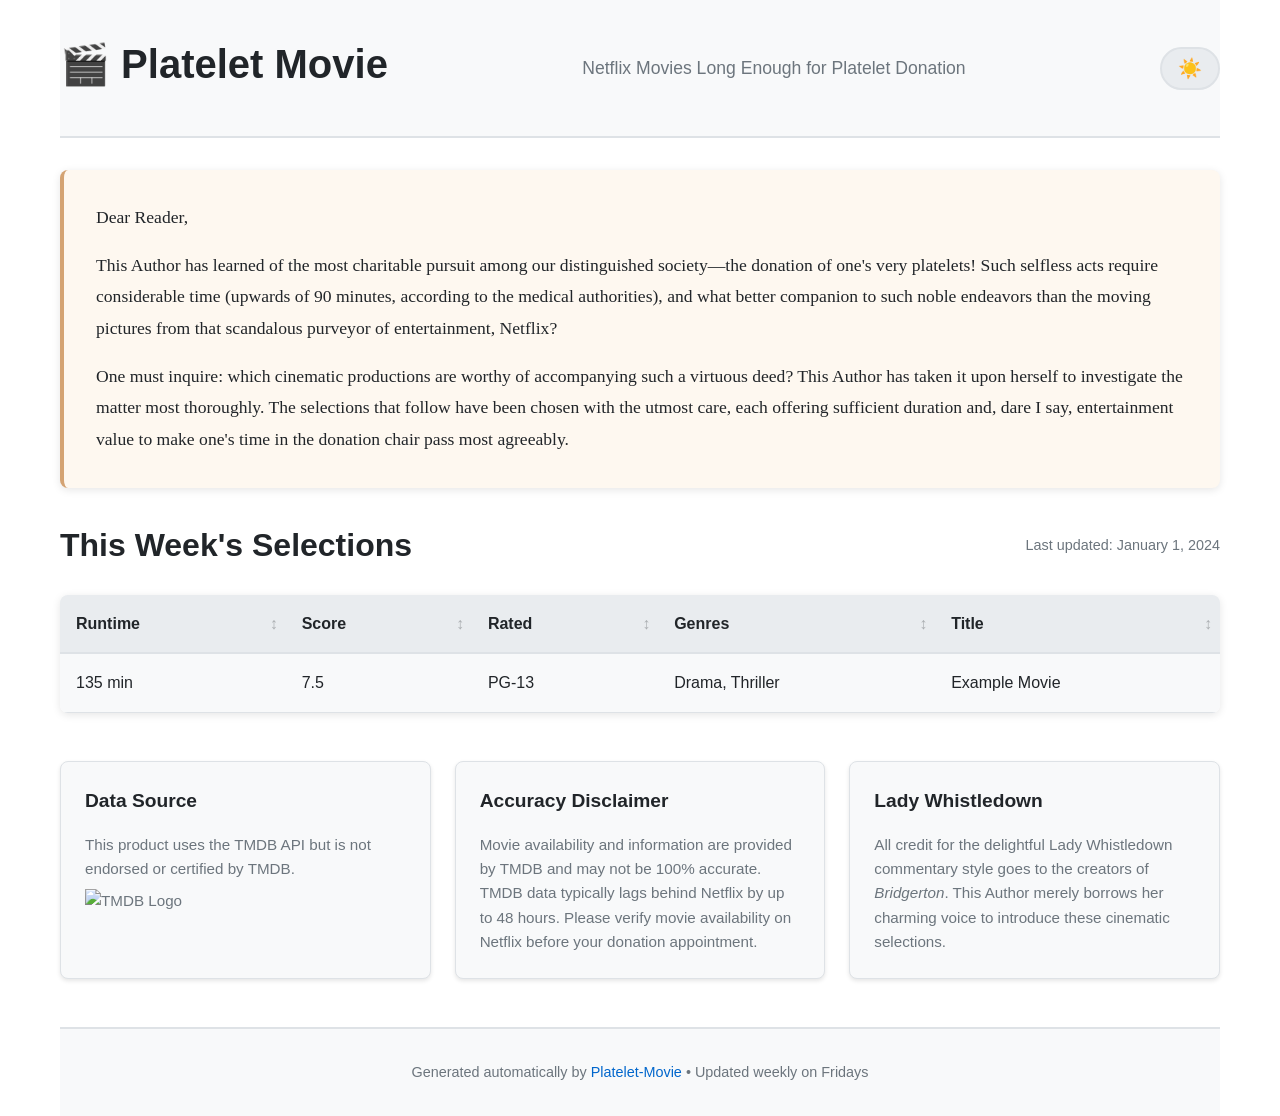
==== docs/index.html @ 2e00e3e4 "Add GitHub Pages static site with sortable table and dark mode Agent-Logs-Url: https://github.com/te" ====
<!DOCTYPE html>
<html lang="en">
<head>
    <meta charset="UTF-8">
    <meta name="viewport" content="width=device-width, initial-scale=1.0">
    <title>Platelet Movie - Netflix Movies for Platelet Donation</title>
    <link rel="stylesheet" href="styles.css">
</head>
<body>
    <div class="container">
        <header>
            <div class="header-content">
                <h1>🎬 Platelet Movie</h1>
                <p class="subtitle">Netflix Movies Long Enough for Platelet Donation</p>
                <button id="theme-toggle" class="theme-toggle" aria-label="Toggle dark mode">
                    <span class="icon-light">☀️</span>
                    <span class="icon-dark">🌙</span>
                </button>
            </div>
        </header>

        <main>
            <!-- Lady Whistledown Commentary Section -->
            <section class="commentary" id="commentary">
                <div class="commentary-content">
                    <p class="loading">Loading Lady Whistledown's commentary...</p>
                </div>
            </section>

            <!-- Movie List Section -->
            <section class="movie-list">
                <div class="section-header">
                    <h2>This Week's Selections</h2>
                    <p class="last-updated" id="last-updated"></p>
                </div>
                
                <div class="table-container">
                    <table id="movie-table" class="movie-table">
                        <thead>
                            <tr>
                                <th data-sort="runtime" class="sortable">
                                    Runtime <span class="sort-indicator"></span>
                                </th>
                                <th data-sort="score" class="sortable">
                                    Score <span class="sort-indicator"></span>
                                </th>
                                <th data-sort="rated" class="sortable">
                                    Rated <span class="sort-indicator"></span>
                                </th>
                                <th data-sort="genres" class="sortable">
                                    Genres <span class="sort-indicator"></span>
                                </th>
                                <th data-sort="title" class="sortable">
                                    Title <span class="sort-indicator"></span>
                                </th>
                            </tr>
                        </thead>
                        <tbody id="movie-tbody">
                            <tr>
                                <td colspan="5" class="loading">Loading movies...</td>
                            </tr>
                        </tbody>
                    </table>
                </div>
            </section>

            <!-- Acknowledgements Section -->
            <section class="acknowledgements">
                <div class="acknowledgement-box">
                    <h3>Data Source</h3>
                    <p>
                        This product uses the TMDB API but is not endorsed or certified by TMDB.
                        <br>
                        <img src="https://www.themoviedb.org/assets/2/v4/logos/v2/blue_short-8e7b30f73a4020692ccca9c88bafe5dcb6f8a62a4c6bc55cd9ba82bb2cd95f6c.svg" 
                             alt="TMDB Logo" 
                             class="tmdb-logo">
                    </p>
                </div>

                <div class="acknowledgement-box">
                    <h3>Accuracy Disclaimer</h3>
                    <p>
                        Movie availability and information are provided by TMDB and may not be 100% accurate. 
                        TMDB data typically lags behind Netflix by up to 48 hours. 
                        Please verify movie availability on Netflix before your donation appointment.
                    </p>
                </div>

                <div class="acknowledgement-box">
                    <h3>Lady Whistledown</h3>
                    <p>
                        All credit for the delightful Lady Whistledown commentary style goes to the creators of 
                        <em>Bridgerton</em>. This Author merely borrows her charming voice to introduce these 
                        cinematic selections.
                    </p>
                </div>
            </section>
        </main>

        <footer>
            <p>
                Generated automatically by 
                <a href="https://github.com/tegataiprime/Platelet-Movie" target="_blank" rel="noopener noreferrer">
                    Platelet-Movie
                </a>
                • Updated weekly on Fridays
            </p>
        </footer>
    </div>

    <script src="app.js"></script>
</body>
</html>
---- docs/styles.css ----
/* ===== CSS Variables for Light/Dark Mode ===== */
:root {
    /* Light mode colors */
    --bg-primary: #ffffff;
    --bg-secondary: #f8f9fa;
    --bg-tertiary: #e9ecef;
    --text-primary: #212529;
    --text-secondary: #6c757d;
    --border-color: #dee2e6;
    --accent-color: #0066cc;
    --accent-hover: #0052a3;
    --table-hover: #f1f3f5;
    --shadow: rgba(0, 0, 0, 0.1);
    --commentary-bg: #fef8f0;
    --commentary-border: #d4a373;
}

[data-theme="dark"] {
    /* Dark mode colors */
    --bg-primary: #1a1a1a;
    --bg-secondary: #2d2d2d;
    --bg-tertiary: #3a3a3a;
    --text-primary: #e9ecef;
    --text-secondary: #adb5bd;
    --border-color: #495057;
    --accent-color: #4a9eff;
    --accent-hover: #2685ff;
    --table-hover: #3a3a3a;
    --shadow: rgba(0, 0, 0, 0.3);
    --commentary-bg: #2a2416;
    --commentary-border: #8b6f47;
}

/* ===== Base Styles ===== */
* {
    margin: 0;
    padding: 0;
    box-sizing: border-box;
}

body {
    font-family: -apple-system, BlinkMacSystemFont, "Segoe UI", Roboto, 
                 "Helvetica Neue", Arial, sans-serif;
    background-color: var(--bg-primary);
    color: var(--text-primary);
    line-height: 1.6;
    transition: background-color 0.3s ease, color 0.3s ease;
}

.container {
    max-width: 1200px;
    margin: 0 auto;
    padding: 0 20px;
}

/* ===== Header ===== */
header {
    background-color: var(--bg-secondary);
    border-bottom: 2px solid var(--border-color);
    padding: 2rem 0;
    margin-bottom: 2rem;
}

.header-content {
    display: flex;
    justify-content: space-between;
    align-items: center;
    flex-wrap: wrap;
    gap: 1rem;
}

h1 {
    font-size: 2.5rem;
    margin-bottom: 0.5rem;
    color: var(--text-primary);
}

.subtitle {
    font-size: 1.1rem;
    color: var(--text-secondary);
}

/* ===== Theme Toggle Button ===== */
.theme-toggle {
    background-color: var(--bg-tertiary);
    border: 2px solid var(--border-color);
    border-radius: 50px;
    padding: 0.5rem 1rem;
    cursor: pointer;
    font-size: 1.2rem;
    transition: all 0.3s ease;
    display: flex;
    align-items: center;
    gap: 0.5rem;
}

.theme-toggle:hover {
    background-color: var(--accent-color);
    border-color: var(--accent-color);
    transform: scale(1.05);
}

.theme-toggle .icon-dark {
    display: none;
}

[data-theme="dark"] .theme-toggle .icon-light {
    display: none;
}

[data-theme="dark"] .theme-toggle .icon-dark {
    display: inline;
}

/* ===== Commentary Section ===== */
.commentary {
    background-color: var(--commentary-bg);
    border-left: 4px solid var(--commentary-border);
    border-radius: 8px;
    padding: 2rem;
    margin-bottom: 2rem;
    box-shadow: 0 2px 8px var(--shadow);
}

.commentary-content {
    font-family: Georgia, 'Times New Roman', serif;
    font-size: 1.1rem;
    line-height: 1.8;
    color: var(--text-primary);
}

.commentary-content p {
    margin-bottom: 1rem;
}

.commentary-content p:last-child {
    margin-bottom: 0;
}

/* ===== Movie List Section ===== */
.movie-list {
    margin-bottom: 3rem;
}

.section-header {
    display: flex;
    justify-content: space-between;
    align-items: center;
    margin-bottom: 1.5rem;
    flex-wrap: wrap;
    gap: 1rem;
}

.section-header h2 {
    font-size: 2rem;
    color: var(--text-primary);
}

.last-updated {
    color: var(--text-secondary);
    font-size: 0.9rem;
}

/* ===== Table Styles ===== */
.table-container {
    overflow-x: auto;
    border-radius: 8px;
    box-shadow: 0 2px 8px var(--shadow);
}

.movie-table {
    width: 100%;
    border-collapse: collapse;
    background-color: var(--bg-secondary);
}

.movie-table thead {
    background-color: var(--bg-tertiary);
    border-bottom: 2px solid var(--border-color);
}

.movie-table th {
    padding: 1rem;
    text-align: left;
    font-weight: 600;
    color: var(--text-primary);
    white-space: nowrap;
}

.movie-table th.sortable {
    cursor: pointer;
    user-select: none;
    position: relative;
    padding-right: 2rem;
}

.movie-table th.sortable:hover {
    background-color: var(--table-hover);
}

.sort-indicator {
    position: absolute;
    right: 0.5rem;
    opacity: 0.3;
}

.sort-indicator::after {
    content: '↕';
}

.movie-table th.sort-asc .sort-indicator {
    opacity: 1;
}

.movie-table th.sort-asc .sort-indicator::after {
    content: '↑';
}

.movie-table th.sort-desc .sort-indicator {
    opacity: 1;
}

.movie-table th.sort-desc .sort-indicator::after {
    content: '↓';
}

.movie-table tbody tr {
    border-bottom: 1px solid var(--border-color);
    transition: background-color 0.2s ease;
}

.movie-table tbody tr:hover {
    background-color: var(--table-hover);
}

.movie-table td {
    padding: 1rem;
    color: var(--text-primary);
}

.movie-table td.loading {
    text-align: center;
    color: var(--text-secondary);
    padding: 2rem;
}

/* ===== Acknowledgements Section ===== */
.acknowledgements {
    display: grid;
    grid-template-columns: repeat(auto-fit, minmax(300px, 1fr));
    gap: 1.5rem;
    margin-bottom: 3rem;
}

.acknowledgement-box {
    background-color: var(--bg-secondary);
    border: 1px solid var(--border-color);
    border-radius: 8px;
    padding: 1.5rem;
    box-shadow: 0 2px 4px var(--shadow);
}

.acknowledgement-box h3 {
    color: var(--text-primary);
    margin-bottom: 1rem;
    font-size: 1.2rem;
}

.acknowledgement-box p {
    color: var(--text-secondary);
    font-size: 0.95rem;
    line-height: 1.6;
}

.tmdb-logo {
    max-width: 150px;
    margin-top: 0.5rem;
    display: block;
}

/* ===== Footer ===== */
footer {
    background-color: var(--bg-secondary);
    border-top: 2px solid var(--border-color);
    padding: 2rem 0;
    margin-top: 3rem;
    text-align: center;
}

footer p {
    color: var(--text-secondary);
    font-size: 0.9rem;
}

footer a {
    color: var(--accent-color);
    text-decoration: none;
}

footer a:hover {
    color: var(--accent-hover);
    text-decoration: underline;
}

/* ===== Responsive Design ===== */
@media (max-width: 768px) {
    h1 {
        font-size: 2rem;
    }
    
    .header-content {
        justify-content: center;
        text-align: center;
    }
    
    .section-header {
        flex-direction: column;
        align-items: flex-start;
    }
    
    .movie-table {
        font-size: 0.9rem;
    }
    
    .movie-table th,
    .movie-table td {
        padding: 0.75rem 0.5rem;
    }
    
    .acknowledgements {
        grid-template-columns: 1fr;
    }
}

@media (max-width: 480px) {
    h1 {
        font-size: 1.5rem;
    }
    
    .subtitle {
        font-size: 1rem;
    }
    
    .commentary {
        padding: 1.5rem;
    }
    
    .commentary-content {
        font-size: 1rem;
    }
    
    .movie-table {
        font-size: 0.85rem;
    }
    
    .movie-table th,
    .movie-table td {
        padding: 0.5rem 0.25rem;
    }
}
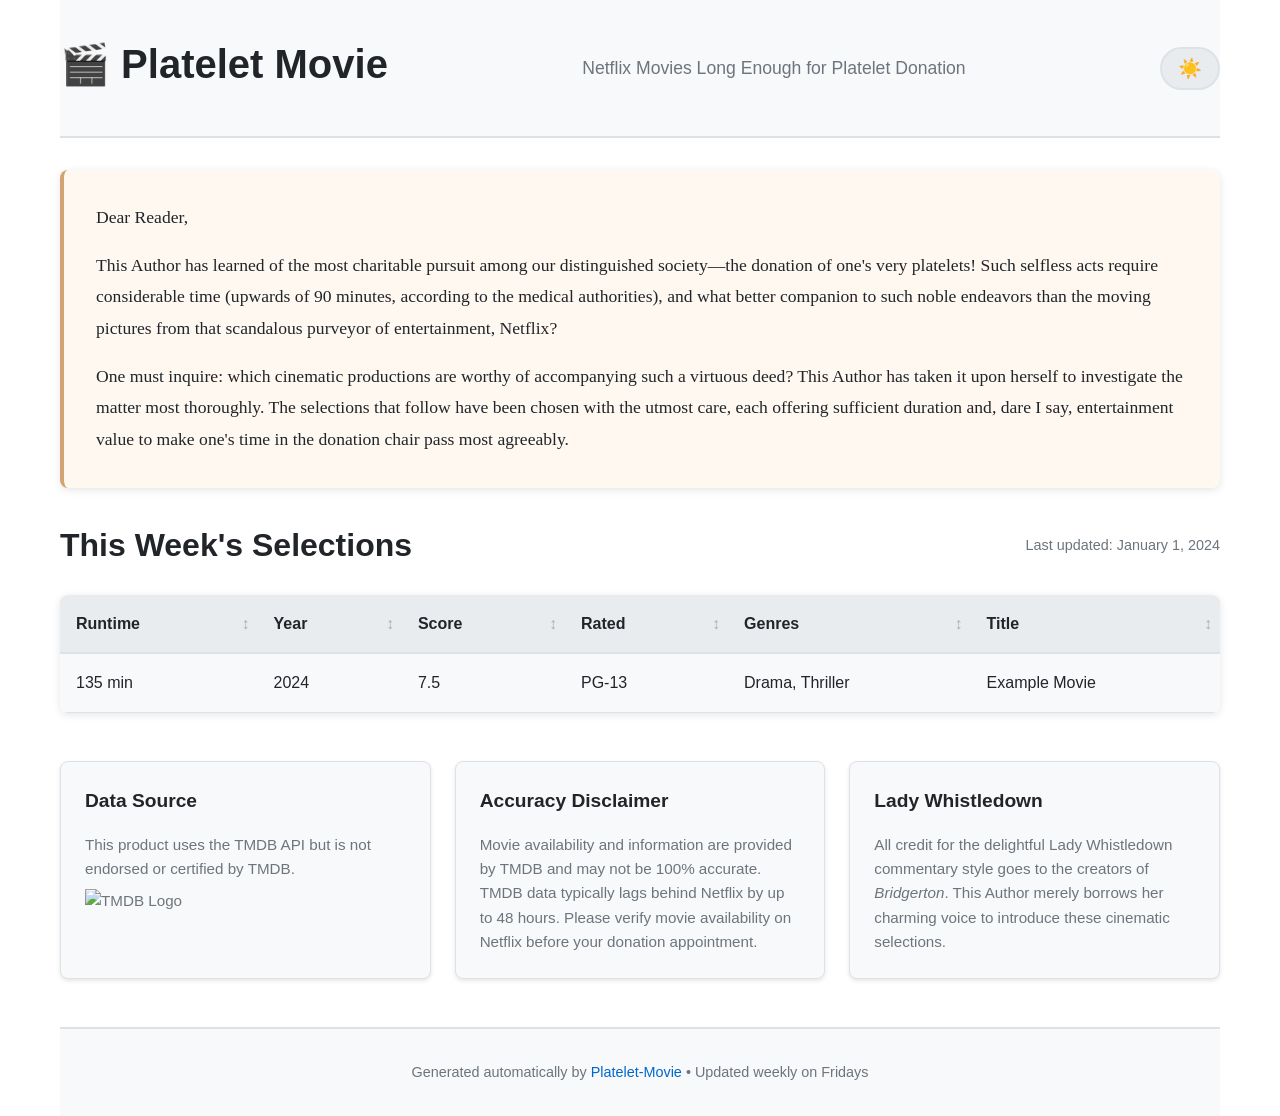
==== commit 4cd0f7ec: "Add Year column to static site and fix sample data Agent-Logs-Url: https://github.com/tegataiprime/P" ====
--- a/docs/index.html
+++ b/docs/index.html
@@ -41,6 +41,9 @@
                                 <th data-sort="runtime" class="sortable">
                                     Runtime <span class="sort-indicator"></span>
                                 </th>
+                                <th data-sort="year" class="sortable">
+                                    Year <span class="sort-indicator"></span>
+                                </th>
                                 <th data-sort="score" class="sortable">
                                     Score <span class="sort-indicator"></span>
                                 </th>
@@ -57,7 +60,7 @@
                         </thead>
                         <tbody id="movie-tbody">
                             <tr>
-                                <td colspan="5" class="loading">Loading movies...</td>
+                                <td colspan="6" class="loading">Loading movies...</td>
                             </tr>
                         </tbody>
                     </table>
